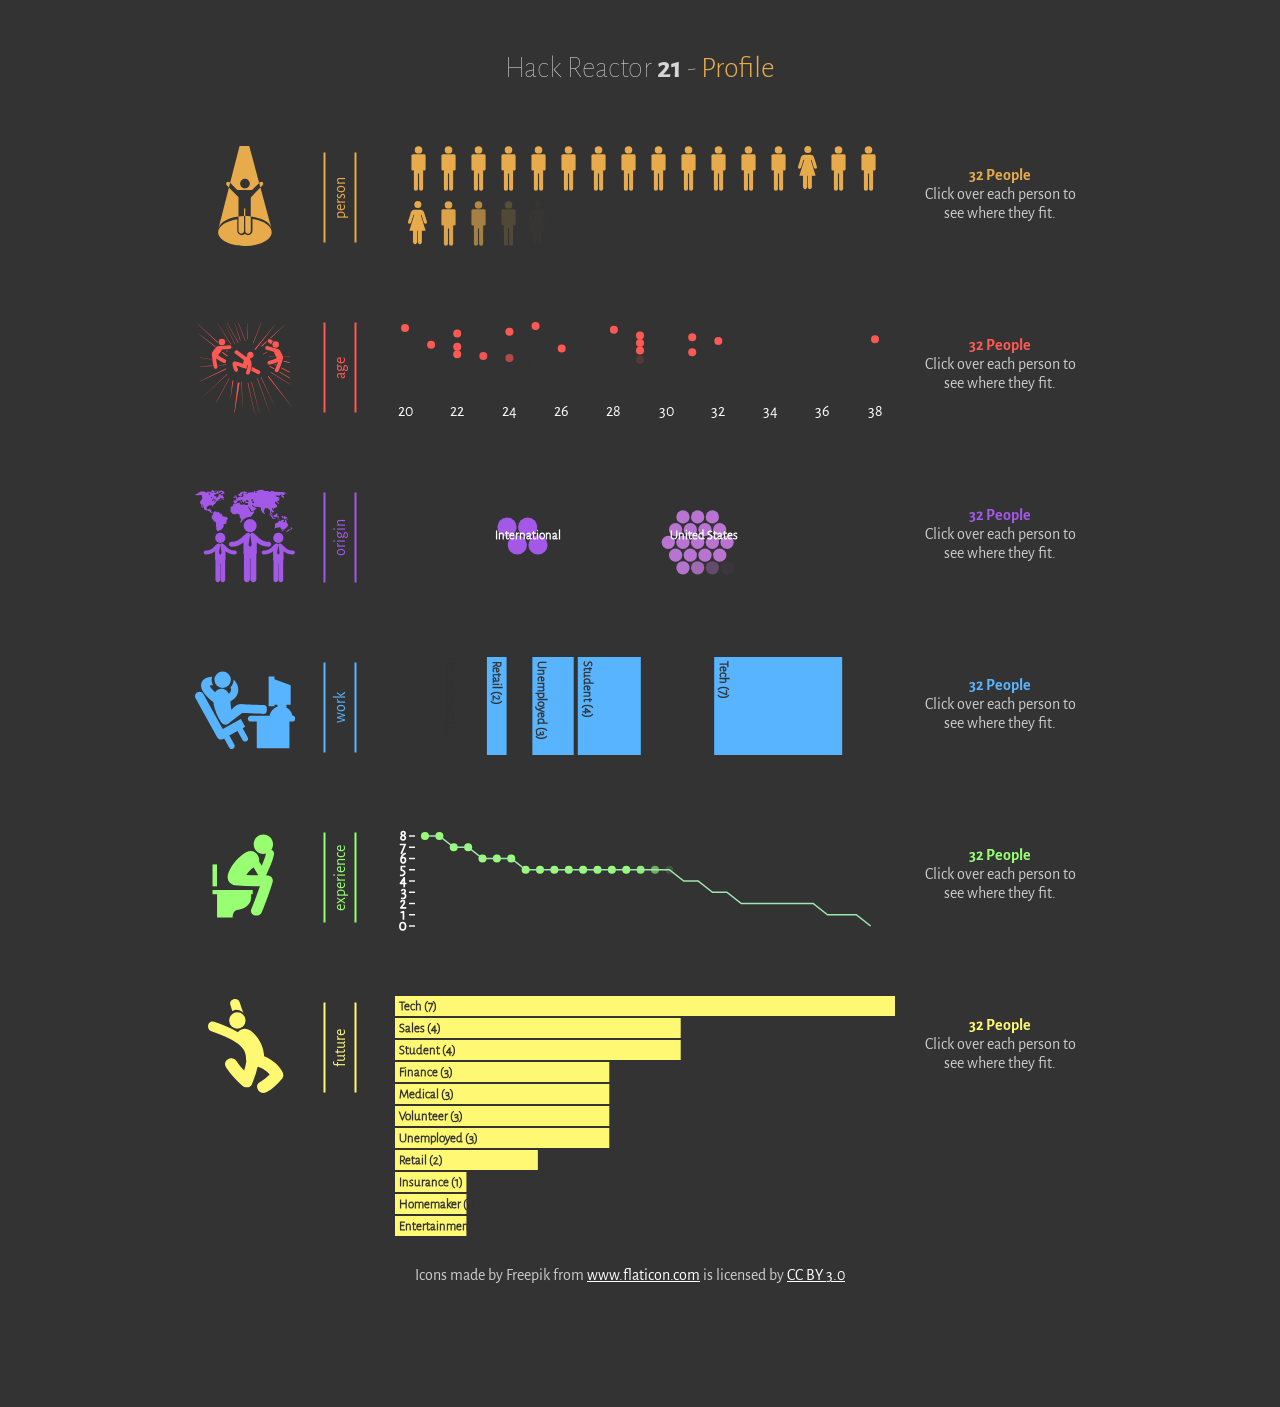
==== index.html @ ed5ee0be "Added transition animations to graphics" ====
<!DOCTYPE html>
<meta charset="utf-8">
<head>

	<link href='http://fonts.googleapis.com/css?family=Alegreya+Sans:100,300,400,500,700' rel='stylesheet' type='text/css'>
	<link href='styles/profile.css' rel='stylesheet' type='text/css'>

	<script data-main="js/main" src="bower_components/requirejs/require.js"></script>
</head>

<html>
<body>

	<div id="main">

	  <div class="title">Hack Reactor <b>21</b> - <span>Profile</span></div>

	</div>

	<div id="flaticon-license">
		Icons made by Freepik from 
		<a href="http://www.flaticon.com" title="Flaticon">www.flaticon.com</a>         
		is licensed by 
		<a href="http://creativecommons.org/licenses/by/3.0/" title="Creative Commons BY 3.0">CC BY 3.0</a>
	</div>


</body>
</html>
---- styles/profile.css ----
body { background-color: #333; font-family: 'Alegreya Sans', sans-serif;}
body svg { fill: none;}

.title { margin-bottom:30px; text-align:center; font-size: 30px; color:#D6D6D6; font-weight:100;}
.title span { font-weight:300; color: #E8AB4C;}

.axis path,
.axis line { }
.x.axis path { stroke: none; fill: none; stroke-width: 1px ;}
.y.axis path { stroke: none; fill: none; stroke-width: .5px ;}

.line { fill: none; stroke: steelblue; stroke-width: .5px; }

#main { margin: 50px auto; width: 910px; }
.clickable {cursor:pointer;}

.graphic-container { height:170px; width: 900px;}
.graphic-container svg { float:left; margin: 30px 0px 0px 10px; }
.graphic-title { float:left; margin: 65px 0 0 0px; padding: 5px 0 5px 0; width:90px; text-align:center; -webkit-transform: rotate(-90deg);}
.graphic-description { float:right; margin-top:50px;width:170px; color:#CCC; font-size:16px; text-align:center;}
.graphic-description span { font-weight:bold; } 

#svg-person { fill: #E8AB4C;}
#svg-age { fill: #FF5953;}
#svg-origin { fill: #A358E8;}
#svg-work { fill: #59B4FF;}
#svg-experience { fill: #98FF73;}
#svg-future { fill: #FFF872;}

.demographicSVG, .ageSVG, .internationalSVG { float:left; }
.internationalSVG { position: relative; left: 100px;}

.color-person { color: #E8AB4C;}
.color-age { color: #FF5953;}
.color-origin { color: #A358E8;}
.color-work { color: #59B4FF;}
.color-experience { color: #98FF73;}
.color-future { color: #FFF872;}

.color-border-person { border-top:2px solid #E8AB4C; border-bottom:2px solid #E8AB4C; color: #E8AB4C;}
.color-border-age { border-top:2px solid #FF5953; border-bottom:2px solid #FF5953; color: #FF5953;}
.color-border-origin { border-top:2px solid #A358E8; border-bottom:2px solid #A358E8; color: #A358E8;}
.color-border-work { border-top:2px solid #59B4FF; border-bottom:2px solid #59B4FF; color: #59B4FF;}
.color-border-experience { border-top:2px solid #98FF73; border-bottom:2px solid #98FF73; color: #98FF73;}
.color-border-future { border-top:2px solid #FFF872; border-bottom:2px solid #FFF872; color: #FFF872;}

#flaticon-license { margin:60px auto; width:450px; color: #CCC; }
#flaticon-license a { color: #FFF; }

.tooltip-person {
  position:absolute;
  padding: 15px 15px 19px 15px;
  background: rgba(255, 255, 255, 1);
  color: #333;
  border-radius: 6px;
  white-space: nowrap;
}

.tooltip-person:after {
  box-sizing: border-box;
  display: inline;
  line-height: 1;
  font-size: 10px;
  width: 20px;
  top:99%;
  left:30px;
  line-height: 1;
  color: rgba(255, 255, 255, 1);
  content: "\25BC";
  position: absolute;
  text-align: center;
}
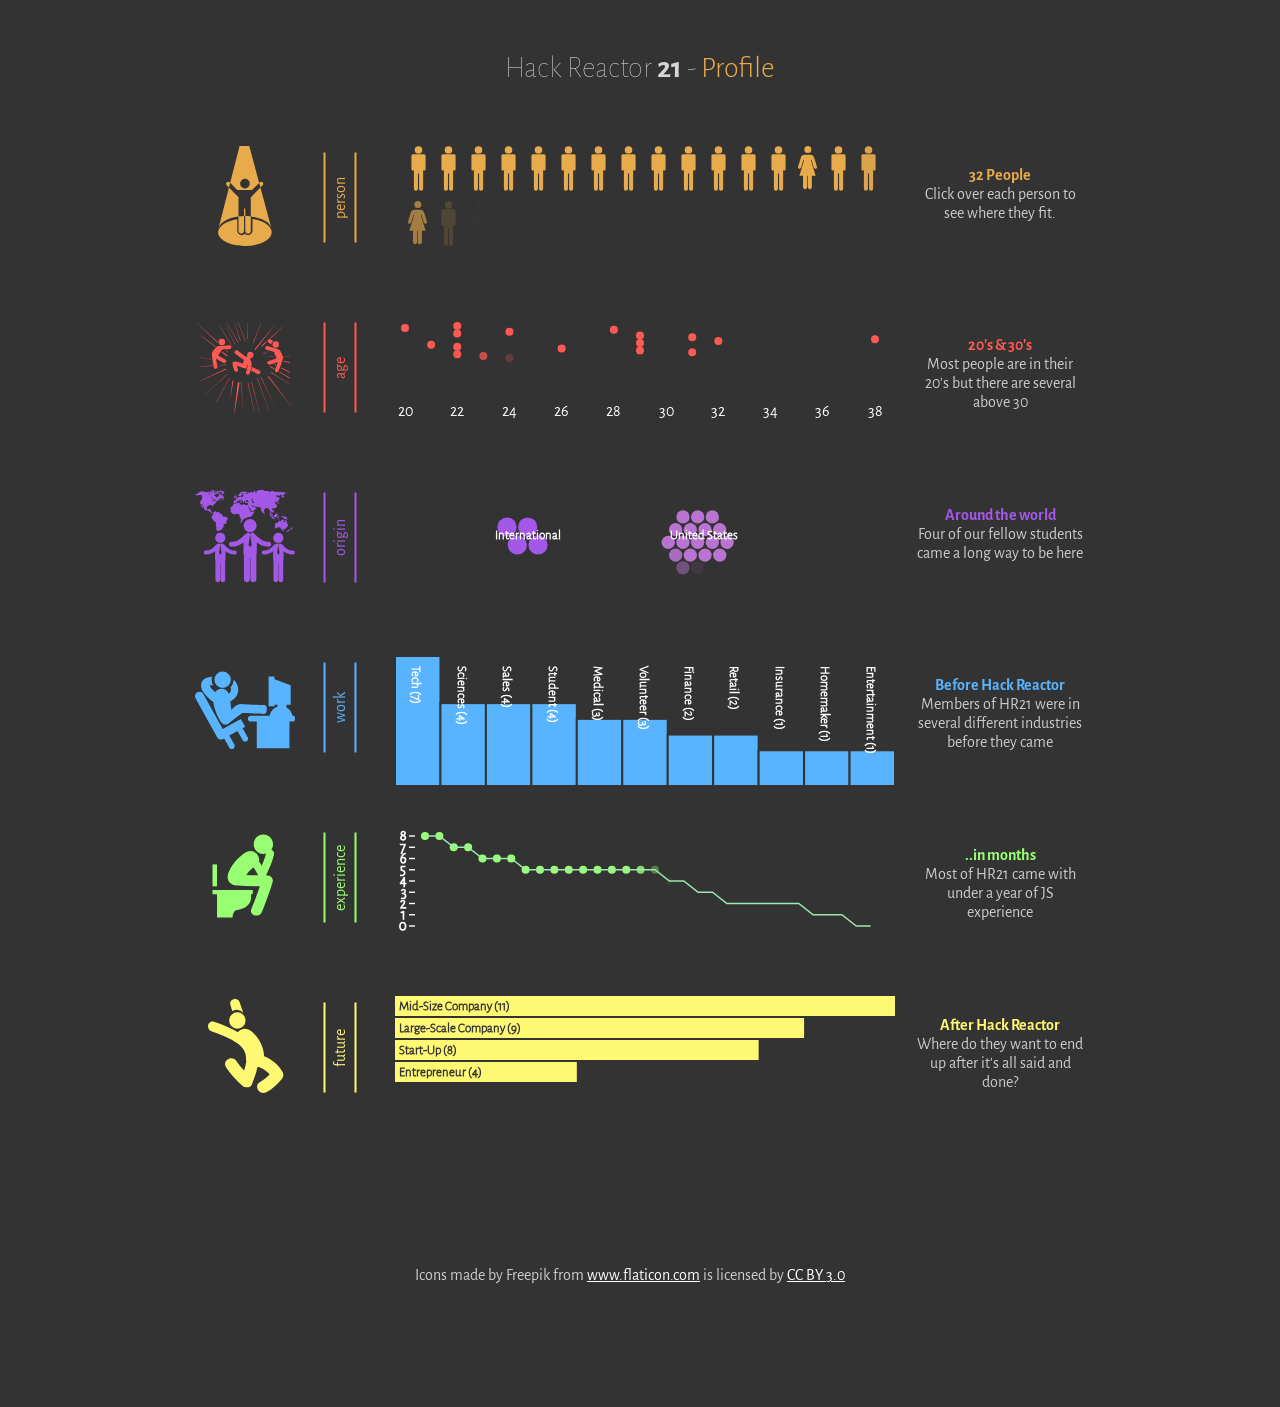
==== commit 8574391a: "Completed d3 graphics with dummy data" ====
--- a/index.html
+++ b/index.html
@@ -1,6 +1,8 @@
 <!DOCTYPE html>
 <meta charset="utf-8">
 <head>
+
+	<title>HR 21 Profile</title>
 
 	<link href='http://fonts.googleapis.com/css?family=Alegreya+Sans:100,300,400,500,700' rel='stylesheet' type='text/css'>
 	<link href='styles/profile.css' rel='stylesheet' type='text/css'>
--- a/styles/profile.css
+++ b/styles/profile.css
@@ -18,7 +18,7 @@
 .graphic-container svg { float:left; margin: 30px 0px 0px 10px; }
 .graphic-title { float:left; margin: 65px 0 0 0px; padding: 5px 0 5px 0; width:90px; text-align:center; -webkit-transform: rotate(-90deg);}
 .graphic-description { float:right; margin-top:50px;width:170px; color:#CCC; font-size:16px; text-align:center;}
-.graphic-description span { font-weight:bold; } 
+.graphic-description span.bold { font-weight:bold; } 
 
 #svg-person { fill: #E8AB4C;}
 #svg-age { fill: #FF5953;}
